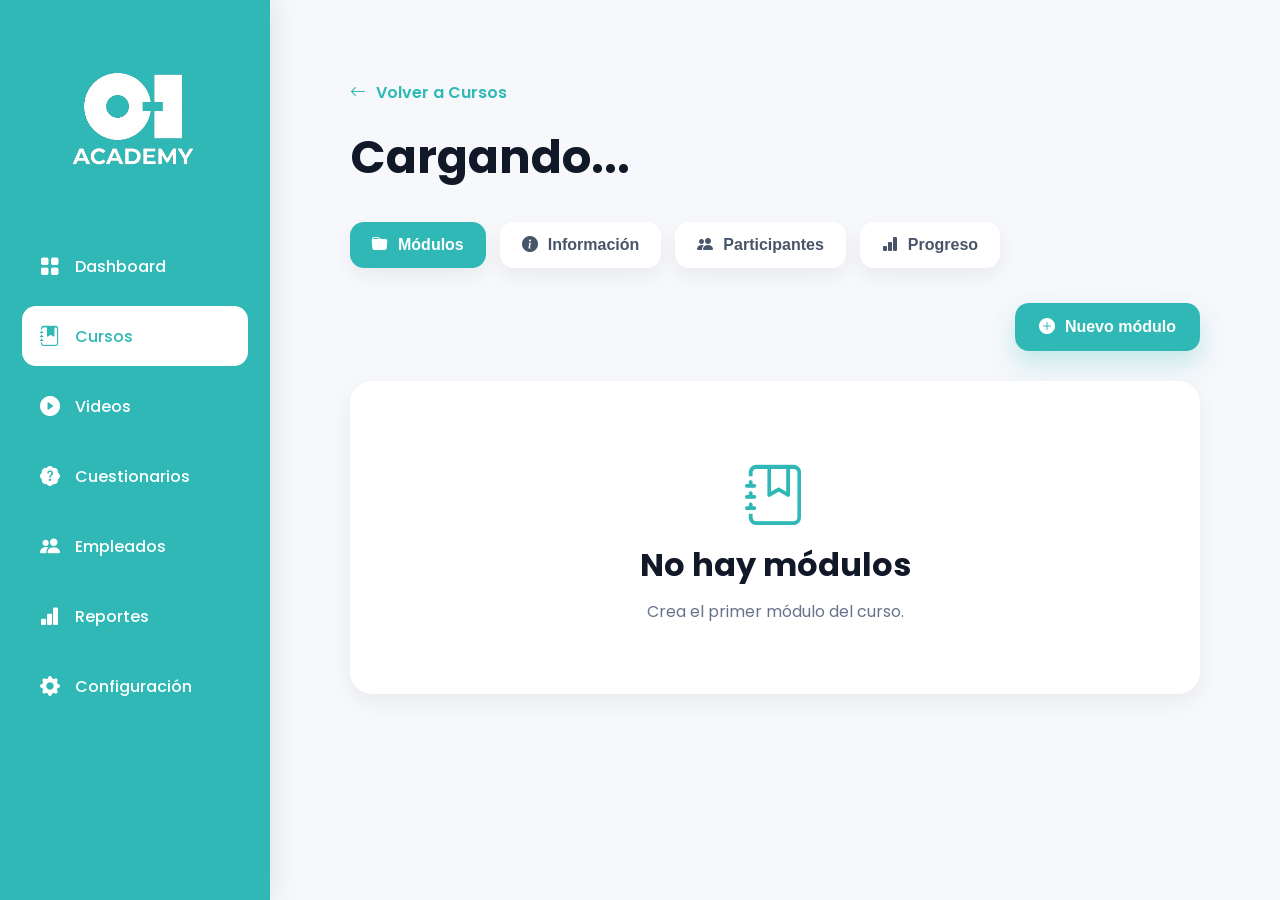
==== course-editor.html @ 1a635540 "Tercer avance" ====
<!DOCTYPE html>
<html lang="es">

<head>

    <meta charset="UTF-8">

    <meta name="viewport" content="width=device-width, initial-scale=1.0">

    <title>O-I Academy | Editor de Curso</title>

    <link rel="preconnect" href="https://fonts.googleapis.com">

    <link rel="preconnect" href="https://fonts.gstatic.com" crossorigin>

    <link href="https://fonts.googleapis.com/css2?family=Poppins:wght@300;400;500;600;700&display=swap" rel="stylesheet">

    <link rel="stylesheet" href="https://cdn.jsdelivr.net/npm/bootstrap-icons@1.13.1/font/bootstrap-icons.min.css">

    <link rel="stylesheet" href="css/style.css">
    <link rel="stylesheet" href="css/admin.css">
    <link rel="stylesheet" href="css/course-editor.css">

</head>

<body>

<div class="admin">

    <aside class="sidebar">

        <div>

            <div class="logo">

                <img src="assets/OI_Academy_transparente.png">

            </div>

            <nav>

                <a href="admin.html" data-page="dashboard">

                    <i class="bi bi-grid-fill"></i>

                    <span>Dashboard</span>

                </a>

                <a href="admin.html" class="active" data-page="courses">

                    <i class="bi bi-journal-bookmark-fill"></i>

                    <span>Cursos</span>

                </a>

                <a href="admin.html" data-page="videos">

                    <i class="bi bi-play-circle-fill"></i>

                    <span>Videos</span>

                </a>

                <a href="admin.html" data-page="quizzes">

                    <i class="bi bi-patch-question-fill"></i>

                    <span>Cuestionarios</span>

                </a>

                <a href="admin.html" data-page="employees">

                    <i class="bi bi-people-fill"></i>

                    <span>Empleados</span>

                </a>

                <a href="admin.html" data-page="reports">

                    <i class="bi bi-bar-chart-fill"></i>

                    <span>Reportes</span>

                </a>

                <a href="admin.html" data-page="settings">

                    <i class="bi bi-gear-fill"></i>

                    <span>Configuración</span>

                </a>

            </nav>

        </div>

    </aside>

    <main class="content">

        <div class="editor-container">

            <header class="editor-header">

                <a href="admin.html" class="back-button">

                    <i class="bi bi-arrow-left"></i>

                    Volver a Cursos

                </a>

                <h1 id="courseTitle">Cargando...</h1>

                <p id="courseSubtitle"></p>

            </header>

            <nav class="editor-tabs">

                <button class="tab active">

                    <i class="bi bi-folder-fill"></i>

                    Módulos

                </button>

                <button class="tab">

                    <i class="bi bi-info-circle-fill"></i>

                    Información

                </button>

                <button class="tab">

                    <i class="bi bi-people-fill"></i>

                    Participantes

                </button>

                <button class="tab">

                    <i class="bi bi-bar-chart-fill"></i>

                    Progreso

                </button>

            </nav>

            <div class="toolbar">

                <button id="newModule" class="btn-primary">

                    <i class="bi bi-plus-circle-fill"></i>

                    Nuevo módulo

                </button>

            </div>

            <div id="modulesContainer">

            </div>

        </div>

    </main>

</div>
<!-- Modal Nuevo Módulo -->
<div id="moduleModal" class="modal">

    <div class="modal-content">

        <div class="modal-header">

            <h2>Nuevo módulo</h2>

            <button id="closeModuleModal">

                <i class="bi bi-x-lg"></i>

            </button>

        </div>

        <div class="modal-body">

            <div class="form-group">

                <label>Nombre del módulo</label>

                <input
                    id="moduleName"
                    type="text"
                    placeholder="Ej. Uso de Extintores">

            </div>

            <div class="form-buttons">

                <button class="btn-cancel">

                    Cancelar

                </button>

                <button id="saveModule" class="btn-save">

                    <i class="bi bi-plus-circle-fill"></i>

                    Guardar módulo

                </button>

            </div>

        </div>

    </div>

</div>

<!-- Modal Agregar Contenido -->
<div id="contentModal" class="modal">

    <div class="modal-content">

        <div class="modal-header">

            <h2 id="contentModalTitle">

                Agregar contenido

            </h2>

            <button id="closeContentModal">

                <i class="bi bi-x-lg"></i>

            </button>

        </div>

        <div class="modal-body">

            <div class="form-group">

                <label>Nombre</label>

                <input
                    id="contentName"
                    type="text"
                    placeholder="Escribe el nombre">

            </div>

            <div class="form-group">

                <label id="secondFieldLabel">
            
                    URL
            
                </label>
            
                <input
                    id="contentValue"
                    type="text"
                    placeholder="">
            
            </div>
            
            <div class="form-group" id="durationGroup">
            
                <label>Duración</label>
            
                <input
                    id="contentDuration"
                    type="text"
                    placeholder="Ej. 12:35">
            
            </div>
            
            <div class="form-group" id="descriptionGroup">
            
                <label>Descripción</label>
            
                <textarea
                    id="contentDescription"
                    rows="4"
                    placeholder="Escribe una descripción..."></textarea>
            
            </div>

            <div class="form-buttons">

                <button
                    id="cancelContent"
                    class="btn-cancel">

                    Cancelar

                </button>

                <button
                    id="saveContent"
                    class="btn-save">

                    Guardar

                </button>

            </div>

        </div>

    </div>

</div>

<script src="js/course-editor.js"></script>

</body>

</html>
---- css/style.css ----
/*=========================
        VARIABLES
==========================*/

:root{

    --primary:#2FB8B5;

    --primary-dark:#249C99;

    --background:#F8FAFC;

    --white:#FFFFFF;

    --text:#1F2937;

    --gray:#64748B;

    --border:#E5E7EB;

    --success:#22C55E;

    --danger:#EF4444;

    --radius:18px;

    --shadow:0 10px 30px rgba(0,0,0,.08);

    --transition:.30s;

}

/*=========================
        RESET
==========================*/

*{

    margin:0;

    padding:0;

    box-sizing:border-box;

}

html{

    scroll-behavior:smooth;

}

body{

    font-family:'Poppins',sans-serif;

    background:var(--background);

    color:var(--text);

}
---- css/admin.css ----
/*==================================================
                RESET
==================================================*/

*{
    margin:0;
    padding:0;
    box-sizing:border-box;
}

body{

    font-family:'Poppins',sans-serif;
    background:#F6F8FB;
    color:#111827;

}

/*==================================================
                LAYOUT
==================================================*/

.admin{

    display:flex;

    min-height:100vh;

}

/*==================================================
                SIDEBAR
==================================================*/

.sidebar{

    width:270px;

    background:#2FB8B5;

    color:#FFFFFF;

    display:flex;

    flex-direction:column;

    justify-content:space-between;

    padding:30px 22px;

    box-shadow:6px 0 25px rgba(0,0,0,.08);

}

.logo{

    text-align:center;

    margin-bottom:40px;

}

.logo img{

    width:170px;

}

.sidebar nav{

    display:flex;

    flex-direction:column;

    gap:10px;

}

.sidebar nav a{

    display:flex;

    align-items:center;

    gap:15px;

    padding:15px 18px;

    border-radius:14px;

    text-decoration:none;

    color:#FFFFFF;

    cursor:pointer;

    transition:.25s;

    font-weight:500;

}

.sidebar nav a i{

    font-size:20px;

}

.sidebar nav a:hover{

    background:rgba(255,255,255,.15);

}

.sidebar nav a.active{

    background:#FFFFFF;

    color:#2FB8B5;

}
.sidebar nav a.active i{

    color:#2FB8B5;

}

/*==================================================
                CONTENT
==================================================*/

.content{

    flex:1;

    padding:40px;

}
/*==================================================
                DASHBOARD
==================================================*/

.page-title{

    margin-bottom:35px;

}

.page-title h1{

    font-size:38px;

    color:#111827;

    margin-bottom:8px;

}

.page-title p{

    color:#6B7280;

    font-size:16px;

}

/*==================================================
                KPIs
==================================================*/

.kpis{

    display:grid;

    grid-template-columns:repeat(4,1fr);

    gap:20px;

    margin-bottom:35px;

}

.kpi{

    background:#FFFFFF;

    border:1px solid #E5E7EB;

    border-radius:18px;

    padding:25px;

    box-shadow:0 8px 20px rgba(15,23,42,.05);

}

.kpi h2{

    color:#2FB8B5;

    font-size:36px;

    margin-bottom:8px;

}

.kpi span{

    color:#6B7280;

}

/*==================================================
            ACCIONES RÁPIDAS
==================================================*/

.quick-actions{

    display:grid;

    grid-template-columns:repeat(4,1fr);

    gap:20px;

    margin-bottom:40px;

}

.quick-actions button{

    border:none;

    background:#2FB8B5;

    color:white;

    padding:18px;

    border-radius:14px;

    cursor:pointer;

    font-size:15px;

    font-weight:600;

    transition:.3s;

}

.quick-actions button:hover{

    background:#249A97;

}

/*==================================================
                PANEL
==================================================*/

.panel{

    background:white;

    border:1px solid #E5E7EB;

    border-radius:20px;

    padding:30px;

    box-shadow:0 8px 20px rgba(15,23,42,.05);

}

.panel table{

    width:100%;

    border-collapse:collapse;

    margin-top:20px;

}

.panel th{

    text-align:left;

    padding-bottom:15px;

    color:#6B7280;

}

.panel td{

    padding:18px 0;

    border-top:1px solid #EEF2F7;

}

/*==================================================
                RESPONSIVE
==================================================*/

@media(max-width:1100px){

    .kpis{

        grid-template-columns:repeat(2,1fr);

    }

    .quick-actions{

        grid-template-columns:repeat(2,1fr);

    }

}

@media(max-width:700px){

    .kpis{

        grid-template-columns:1fr;

    }

    .quick-actions{

        grid-template-columns:1fr;

    }

}
/*==================================================
                CURSOS
==================================================*/

.toolbar{

    display:flex;

    justify-content:space-between;

    align-items:center;

    margin-bottom:25px;

    gap:20px;

}

.toolbar input{

    width:320px;

    padding:12px 15px;

    border:1px solid #D1D5DB;

    border-radius:10px;

    outline:none;

}

.btn-primary{

    background:#2FB8B5;

    color:white;

    border:none;

    padding:12px 20px;

    border-radius:10px;

    cursor:pointer;

    font-weight:600;

}

.btn-primary:hover{

    background:#249A97;

}

.courses-table{

    width:100%;

    border-collapse:collapse;

}

.courses-table th{

    text-align:left;

    padding:15px;

    background:#F8FAFC;

}

.courses-table td{

    padding:18px 15px;

    border-top:1px solid #E5E7EB;

}

.courses-table td button{

    border:none;

    padding:8px 14px;

    border-radius:8px;

    cursor:pointer;

    margin-right:8px;

    background:#EEF2F7;

}

.courses-table td button:hover{

    background:#DDE5ED;

}

/* Botones editar y eliminar*/

.action-btn{

    border:none;

    border-radius:10px;

    padding:10px 16px;

    font-weight:600;

    cursor:pointer;

    display:inline-flex;

    align-items:center;

    gap:8px;

    transition:.25s;

}

.edit{

    background:#DBEAFE;

    color:#2563EB;

}

.edit:hover{

    background:#2563EB;

    color:white;

}

.delete{

    background:#FEE2E2;

    color:#DC2626;

}

.delete:hover{

    background:#DC2626;

    color:white;

}
/*==================================================
                BADGE ESTADO
==================================================*/

.badge-active{

    display:inline-block;

    background:#DCFCE7;

    color:#15803D;

    padding:6px 14px;

    border-radius:20px;

    font-size:13px;

    font-weight:600;

}

/*==================================================
            BOTONES DE ACCIÓN
==================================================*/

.action-btn{

    display:inline-flex;

    align-items:center;

    gap:8px;

    border:none;

    border-radius:10px;

    padding:10px 14px;

    font-size:14px;

    font-weight:600;

    cursor:pointer;

    transition:.25s;

    margin-right:8px;

}

.action-btn i{

    font-size:14px;

}

.edit{

    background:#DBEAFE;

    color:#2563EB;

}

.edit:hover{

    background:#2563EB;

    color:#FFFFFF;

    transform:translateY(-2px);

    box-shadow:0 8px 20px rgba(37,99,235,.25);

}

.delete{

    background:#FEE2E2;

    color:#DC2626;

}

.delete:hover{

    background:#DC2626;

    color:#FFFFFF;

    transform:translateY(-2px);

    box-shadow:0 8px 20px rgba(220,38,38,.25);

}
/*==================================================
                MODAL
==================================================*/

.modal{

    position:fixed;

    top:0;

    left:0;

    width:100%;

    height:100%;

    background:rgba(15,23,42,.45);

    display:none;

    justify-content:center;

    align-items:center;

    z-index:9999;

}

.modal.active{

    display:flex;

}

.modal-content{

    width:700px;

    background:#FFFFFF;

    border-radius:20px;

    box-shadow:0 25px 60px rgba(0,0,0,.20);

    overflow:hidden;

    animation:modal .25s ease;

}

@keyframes modal{

    from{

        opacity:0;

        transform:translateY(-25px);

    }

    to{

        opacity:1;

        transform:translateY(0);

    }

}

.modal-header{

    display:flex;

    justify-content:space-between;

    align-items:center;

    padding:25px 30px;

    border-bottom:1px solid #E5E7EB;

}

.modal-header h2{

    font-size:28px;

    color:#111827;

}

.modal-header button{

    border:none;

    background:none;

    cursor:pointer;

    font-size:22px;

}
/*==================================================
                FORMULARIO
==================================================*/

.modal-body{

    padding:30px;

}

.form-group{

    display:flex;

    flex-direction:column;

    margin-bottom:22px;

}

.form-group label{

    margin-bottom:8px;

    font-size:14px;

    font-weight:600;

    color:#374151;

}

.form-group input,
.form-group select,
.form-group textarea{

    width:100%;

    padding:14px 16px;

    border:1px solid #D1D5DB;

    border-radius:12px;

    font-size:15px;

    font-family:'Poppins',sans-serif;

    outline:none;

    transition:.25s;

    background:#FFFFFF;

}

.form-group input:focus,
.form-group select:focus,
.form-group textarea:focus{

    border-color:#2FB8B5;

    box-shadow:0 0 0 4px rgba(47,184,181,.15);

}

.form-group textarea{

    resize:vertical;

    min-height:120px;

}

.form-buttons{

    display:flex;

    justify-content:flex-end;

    align-items:center;

    gap:14px;

    margin-top:35px;

}

.btn-cancel{

    min-width:140px;

    height:46px;

    border:1px solid #D1D5DB;

    background:#FFFFFF;

    color:#475569;

    border-radius:12px;

    cursor:pointer;

    font-size:15px;

    font-weight:600;

    transition:.25s;

}

.btn-cancel:hover{

    background:#F8FAFC;

    border-color:#94A3B8;

}

.btn-save{

    min-width:170px;

    height:46px;

    border:none;

    background:linear-gradient(135deg,#2FB8B5,#249A97);

    color:white;

    border-radius:12px;

    cursor:pointer;

    font-size:15px;

    font-weight:600;

    transition:.25s;

    box-shadow:0 10px 20px rgba(47,184,181,.25);

}

.btn-save:hover{

    transform:translateY(-2px);

    box-shadow:0 18px 35px rgba(47,184,181,.35);

}

.btn-save:active{

    transform:scale(.98);

}

@media(max-width:768px){

    .modal-content{

        width:95%;

    }

    .form-buttons{

        flex-direction:column;

    }

    .btn-cancel,
    .btn-save{

        width:100%;

    }

}
.actions{

    display:flex;

    justify-content:center;

    align-items:center;

    gap:10px;

}

.icon-btn{

    width:38px;

    height:38px;

    border:none;

    border-radius:10px;

    background:#F8FAFC;

    color:#475569;

    cursor:pointer;

    display:flex;

    justify-content:center;

    align-items:center;

    transition:.25s;

}

.icon-btn i{

    font-size:16px;

}

.icon-btn:hover{

    transform:translateY(-2px);

}
.icon-btn{

    position:relative;

    overflow:hidden;

}

.icon-btn::after{

    content:"";

    position:absolute;

    inset:0;

    background:rgba(255,255,255,.25);

    transform:scale(0);

    border-radius:inherit;

    transition:.25s;

}

.icon-btn:hover::after{

    transform:scale(1);

}
.icon-btn.edit:hover{

    background:#DBEAFE;

    color:#2563EB;

}

.icon-btn.delete:hover{

    background:#FEE2E2;

    color:#DC2626;

}

.icon-btn.more:hover{

    background:#E5E7EB;

    color:#111827;

}
.badge-active{

    display:inline-flex;

    align-items:center;

    gap:8px;

    padding:7px 14px;

    border-radius:999px;

    background:#DCFCE7;

    color:#166534;

    font-size:13px;

    font-weight:600;

}

.status-dot{

    width:8px;

    height:8px;

    border-radius:50%;

    background:#22C55E;

}
---- css/course-editor.css ----
.editor-container{
    width:100%;
    max-width:1400px;
    margin:auto;
    padding:40px;
}

.editor-header{
    margin-bottom:30px;
}

.back-button{
    display:inline-flex;
    align-items:center;
    gap:10px;
    color:#2FB8B5;
    text-decoration:none;
    font-weight:600;
    margin-bottom:18px;
}

.back-button:hover{
    opacity:.8;
}

.editor-header h1{
    font-size:46px;
    font-weight:700;
    margin-bottom:8px;
}

.editor-header p{
    color:#64748B;
    font-size:18px;
}

.editor-tabs{
    display:flex;
    gap:14px;
    margin-top:30px;
    margin-bottom:35px;
}

.tab{

    display:flex;
    align-items:center;
    gap:10px;

    border:none;
    background:white;

    padding:14px 22px;

    border-radius:14px;

    cursor:pointer;

    font-size:16px;

    font-weight:600;

    color:#475569;

    box-shadow:0 8px 20px rgba(15,23,42,.06);

    transition:.25s;

}

.tab.active{

    background:#2FB8B5;

    color:white;

}

.toolbar{

    display:flex;

    justify-content:flex-end;

    margin-bottom:30px;

}

.btn-primary{

    display:flex;

    align-items:center;

    gap:10px;

    border:none;

    background:#2FB8B5;

    color:white;

    padding:15px 24px;

    border-radius:14px;

    cursor:pointer;

    font-size:16px;

    font-weight:600;

    transition:.25s;

    box-shadow:0 12px 25px rgba(47,184,181,.25);

}

.btn-primary:hover{

    transform:translateY(-2px);

}

#modulesContainer{

    display:flex;

    flex-direction:column;

    gap:18px;

}

.module-card{

    background:white;

    padding:26px 40px;

    border-radius:22px;

    box-shadow:0 8px 22px rgba(15,23,42,.06);

}

.module-card h3{

    font-size:32px;

    margin-bottom:10px;

}

.module-card p{

    color:#64748B;

    font-size:18px;

}

.actions{

    display:flex;

    gap:12px;

}

.icon-btn{

    width:48px;

    height:48px;

    border:none;

    border-radius:14px;

    background:#F8FAFC;

    cursor:pointer;

    font-size:18px;

    transition:.25s;

}

.icon-btn.edit:hover{

    background:#DBEAFE;

    color:#2563EB;

}

.icon-btn.delete:hover{

    background:#FEE2E2;

    color:#DC2626;

}

/* =======================
   MODAL
======================= */

.modal{

    position:fixed;

    inset:0;

    background:rgba(15,23,42,.45);

    display:none;

    align-items:center;

    justify-content:center;

    z-index:999;

}

.modal.active{

    display:flex;

}

.modal-content{

    width:700px;

    background:white;

    border-radius:24px;

    overflow:hidden;

    box-shadow:0 30px 60px rgba(0,0,0,.18);

}

.modal-header{

    display:flex;

    justify-content:space-between;

    align-items:center;

    padding:28px 35px;

    border-bottom:1px solid #E2E8F0;

}

.modal-header h2{

    font-size:34px;

}

.modal-header button{

    border:none;

    background:none;

    cursor:pointer;

    font-size:24px;

}

.modal-body{

    padding:35px;

}

.form-group{

    margin-bottom:22px;

}

.form-group label{

    display:block;

    margin-bottom:10px;

    font-weight:600;

}

.form-group input{

    width:100%;

    padding:15px 18px;

    border:1px solid #CBD5E1;

    border-radius:14px;

    font-size:16px;

    outline:none;

}

.form-group input:focus{

    border-color:#2FB8B5;

}

.form-buttons{

    display:flex;

    justify-content:flex-end;

    gap:14px;

    margin-top:35px;

}

.btn-cancel{

    border:1px solid #CBD5E1;

    background:white;

    padding:14px 24px;

    border-radius:14px;

    cursor:pointer;

    font-weight:600;

}

.btn-save{

    border:none;

    background:#2FB8B5;

    color:white;

    padding:14px 24px;

    border-radius:14px;

    cursor:pointer;

    font-weight:600;

}
/* ===========================
   ACORDEÓN DE MÓDULOS
=========================== */

.module-header{

    display:flex;

    justify-content:space-between;

    align-items:flex-start;

    width:100%;

    padding-right:12px;

    cursor:pointer;

}

.module-header h3{

    display:flex;

    align-items:center;

    gap:12px;

}

.module-header:hover h3{

    color:#2FB8B5;

}

.module-header i.bi-chevron-right,
.module-header i.bi-chevron-down{

    font-size:18px;

    transition:.3s;

}

.module-content{

    margin-top:25px;

    padding-top:25px;

    border-top:1px solid #E2E8F0;

}

.module-content h4{

    font-size:17px;

    margin-bottom:12px;

    color:#0F172A;

}

.module-content ul{

    list-style:none;

    margin-bottom:22px;

    padding-left:0;

}

.module-content li{

    display:flex;

    align-items:center;

    gap:10px;

    padding:12px 16px;

    margin-bottom:10px;

    background:#F8FAFC;

    border-radius:12px;

    transition:.25s;

}

.module-content li:hover{

    background:#EEF6FF;

}

.module-content li::before{

    content:"•";

    color:#2FB8B5;

    font-size:22px;

}
.content-btn{

    display:inline-flex;

    align-items:center;

    gap:8px;

    border:none;

    background:#2FB8B5;

    color:white;

    padding:10px 16px;

    border-radius:10px;

    cursor:pointer;

    margin-bottom:15px;

    font-size:14px;

    font-weight:600;

    transition:.25s;

}

.content-btn:hover{

    background:#27A5A2;

    transform:translateY(-2px);

}
/* ===========================
   CONTENIDO DEL MÓDULO
=========================== */

.content-section{

    margin-bottom:30px;

}

.content-section:last-child{

    margin-bottom:0;

}

.content-header{

    display:flex;

    justify-content:space-between;

    align-items:center;

    margin-bottom:15px;

}

.content-header h4{

    font-size:20px;

    font-weight:600;

    color:#0F172A;

}

.content-btn{

    display:flex;

    align-items:center;

    gap:8px;

    padding:10px 18px;

    border:none;

    border-radius:10px;

    background:#2FB8B5;

    color:white;

    cursor:pointer;

    font-size:14px;

    font-weight:600;

    transition:.25s;

}

.content-btn:hover{

    background:#27A5A2;

    transform:translateY(-2px);

}

.module-content ul{

    list-style:none;

    padding:0;

    margin:0;

}

.module-content li{

    display:flex;

    align-items:center;

    padding:14px 18px;

    margin-bottom:10px;

    background:#F8FAFC;

    border:1px solid #E2E8F0;

    border-radius:12px;

    color:#475569;

    font-size:15px;

    transition:.25s;

}

.module-content li:hover{

    background:#F1F5F9;

    border-color:#CBD5E1;

}

.module-content li::before{

    content:"";

    width:8px;

    height:8px;

    border-radius:50%;

    background:#2FB8B5;

    margin-right:12px;

    flex-shrink:0;

}
/*=========================================
=            NUEVO DISEÑO MÓDULOS          =
=========================================*/

.module-title span{

    display:block;

    margin-top:8px;

    color:#64748B;

    font-size:15px;

    font-weight:500;

}

.module-grid{

    display:grid;

    grid-template-columns:repeat(3,1fr);

    gap:25px;

    margin-top:30px;

    padding-top:30px;

    border-top:1px solid #E2E8F0;

}

.content-card{

    background:#F8FAFC;

    border:1px solid #E2E8F0;

    border-radius:18px;

    padding:20px;

    transition:.25s;

}

.content-card:hover{

    border-color:#2FB8B5;

    box-shadow:0 10px 20px rgba(47,184,181,.08);

}

.card-header{

    display:flex;

    justify-content:space-between;

    align-items:center;

    padding-bottom:15px;

    border-bottom:1px solid #E2E8F0;

    margin-bottom:20px;

}

.card-header h4{

    font-size:18px;

    font-weight:600;

    color:#0F172A;

}

.card-body{

    display:flex;

    flex-direction:column;

    gap:12px;

    min-height:120px;

}

.content-item{

    display:flex;

    align-items:center;

    gap:10px;

    padding:12px 14px;

    background:white;

    border:1px solid #E2E8F0;

    border-radius:12px;

    transition:.25s;

}

.content-item:hover{

    border-color:#2FB8B5;

}

.content-item i{

    color:#2FB8B5;

    font-size:18px;

}

.empty-text{

    color:#94A3B8;

    font-size:15px;

    margin:auto 0;

}

.content-btn{

    width:42px;

    height:42px;

    display:flex;

    align-items:center;

    justify-content:center;

    border:none;

    border-radius:12px;

    background:#2FB8B5;

    color:white;

    cursor:pointer;

    margin-top:-6px;

    transition:.25s;

}

.content-btn:hover{

    transform:scale(1.08);

    background:#25A7A4;

}

.empty-state{

    background:white;

    border-radius:22px;

    padding:70px;

    text-align:center;

    box-shadow:0 8px 22px rgba(15,23,42,.06);

}

.empty-state i{

    font-size:60px;

    color:#2FB8B5;

    margin-bottom:20px;

}

.empty-state h3{

    font-size:32px;

    margin-bottom:10px;

}

.empty-state p{

    color:#64748B;

}

@media(max-width:1100px){

    .module-grid{

        grid-template-columns:1fr;

    }

}
.card-counter{

    font-size:48px;

    font-weight:700;

    color:#2FB8B5;

    text-align:center;

    margin:20px 0;

}

.card-list{

    flex:1;

    display:flex;

    flex-direction:column;

    gap:10px;

}

.card-action{

    width:100%;

    margin-top:20px;

    padding:12px;

    border:none;

    border-radius:12px;

    background:#2FB8B5;

    color:white;

    font-weight:600;

    cursor:pointer;

    transition:.25s;

}

.card-action:hover{

    background:#25A7A4;

}
.form-group textarea{

    width:100%;

    padding:15px 18px;

    border:1px solid #CBD5E1;

    border-radius:14px;

    resize:vertical;

    font-size:16px;

    font-family:inherit;

    outline:none;

}

.form-group textarea:focus{

    border-color:#2FB8B5;

}
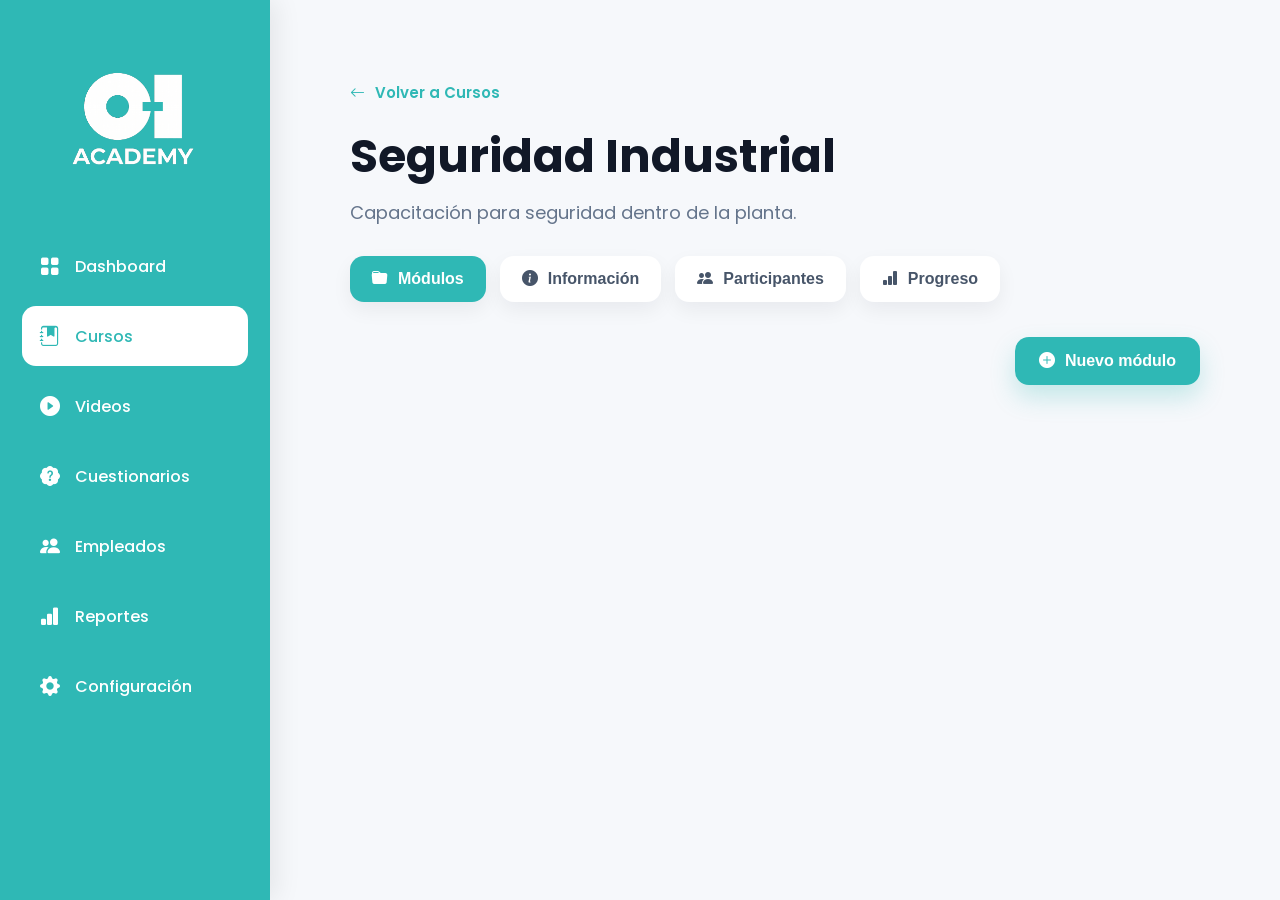
==== commit c85d3a02: "Avance" ====
--- a/course-editor.html
+++ b/course-editor.html
@@ -266,29 +266,18 @@
 
             </div>
 
-            <div class="form-group">
+            <div class="form-group" id="valueGroup">
 
                 <label id="secondFieldLabel">
             
-                    URL
+                    Archivo
             
                 </label>
             
                 <input
-                    id="contentValue"
-                    type="text"
-                    placeholder="">
-            
-            </div>
-            
-            <div class="form-group" id="durationGroup">
-            
-                <label>Duración</label>
-            
-                <input
-                    id="contentDuration"
-                    type="text"
-                    placeholder="Ej. 12:35">
+    id="contentValue"
+    type="text"
+    placeholder="">
             
             </div>
             
@@ -328,9 +317,98 @@
     </div>
 
 </div>
-
+<div id="questionModal" class="modal">
+
+    <div class="modal-content">
+
+        <div class="modal-header">
+
+            <h2>Administrar preguntas</h2>
+
+            <button id="closeQuestionModal">
+
+                <i class="bi bi-x-lg"></i>
+
+            </button>
+
+        </div>
+
+        <div class="modal-body">
+
+            <div class="question-layout">
+        
+                <aside class="question-sidebar">
+
+                    <h3>Preguntas</h3>
+                
+                    <button
+                        id="newQuestion"
+                        class="btn-save">
+                
+                        <i class="bi bi-plus-circle-fill"></i>
+                
+                        Nueva pregunta
+                
+                    </button>
+                
+                    <div id="questionsList"></div>
+                
+                </aside>
+        
+                <section class="question-editor">
+        
+                    <div class="form-group">
+        
+                        <label>Tipo de pregunta</label>
+        
+                        <select id="questionType">
+        
+                            <option value="multiple">Opción múltiple</option>
+                            <option value="boolean">Verdadero / Falso</option>
+                            <option value="text">Respuesta abierta</option>
+                            <option value="checkbox">Selección múltiple</option>
+                            <option value="order">Ordenar pasos</option>
+                            <option value="match">Relacionar columnas</option>
+                            <option value="complete">Completar espacios</option>
+        
+                        </select>
+        
+                    </div>
+        
+                    <div id="questionEditor">
+        
+                    </div>
+        
+                </section>
+        
+            </div>
+        
+        </div>
+
+        <div class="form-buttons">
+
+            <button
+                id="cancelQuestion"
+                class="btn-cancel">
+
+                Cancelar
+
+            </button>
+
+            <button
+                id="saveQuestion"
+                class="btn-save">
+
+                Guardar pregunta
+
+            </button>
+
+        </div>
+
+    </div>
+
+</div>
 <script src="js/course-editor.js"></script>
-
 </body>
 
 </html>
--- a/css/style.css
+++ b/css/style.css
@@ -58,4 +58,186 @@
 
     color:var(--text);
 
+}
+.student-course-page {
+    max-width: 1100px;
+    margin: 0 auto;
+    padding: 40px 30px 70px;
+}
+
+.student-course-header {
+    margin-bottom: 40px;
+}
+
+.back-button {
+    border: none;
+    background: transparent;
+    color: #64748B;
+    font-size: 15px;
+    font-weight: 600;
+    cursor: pointer;
+    margin-bottom: 30px;
+}
+
+.back-button:hover {
+    color: #2FB8B5;
+}
+
+.course-label {
+    color: #2FB8B5;
+    font-size: 13px;
+    font-weight: 700;
+    text-transform: uppercase;
+    letter-spacing: 1px;
+}
+
+.course-heading h1 {
+    margin: 8px 0;
+    color: #0F172A;
+    font-size: 36px;
+}
+
+.course-heading p {
+    color: #64748B;
+    font-size: 16px;
+}
+
+.student-modules {
+    display: flex;
+    flex-direction: column;
+    gap: 25px;
+}
+
+.student-module {
+    background: white;
+    border: 1px solid #E5E7EB;
+    border-radius: 18px;
+    overflow: hidden;
+}
+
+.student-module-header {
+    padding: 25px 28px;
+    border-bottom: 1px solid #E5E7EB;
+}
+
+.student-module-header span {
+    color: #2FB8B5;
+    font-size: 13px;
+    font-weight: 700;
+}
+
+.student-module-header h2 {
+    margin: 6px 0 0;
+    color: #0F172A;
+    font-size: 22px;
+}
+
+.student-content-list {
+    display: flex;
+    flex-direction: column;
+}
+
+.student-content-item {
+    display: flex;
+    align-items: center;
+    justify-content: space-between;
+    gap: 20px;
+    padding: 20px 28px;
+    border-bottom: 1px solid #EEF2F4;
+}
+
+.student-content-item:last-child {
+    border-bottom: none;
+}
+
+.student-content-item.completed {
+    background: #F7FCFC;
+}
+
+.content-info {
+    display: flex;
+    align-items: center;
+    gap: 15px;
+}
+
+.content-info > i {
+    color: #2FB8B5;
+    font-size: 24px;
+}
+
+.content-info h3 {
+    margin: 0;
+    color: #1E293B;
+    font-size: 16px;
+}
+
+.content-info span {
+    display: block;
+    margin-top: 4px;
+    color: #94A3B8;
+    font-size: 13px;
+}
+
+.open-video,
+.open-document,
+.open-quiz {
+    border: none;
+    border-radius: 9px;
+    padding: 10px 18px;
+    background: #2FB8B5;
+    color: white;
+    font-family: inherit;
+    font-weight: 600;
+    cursor: pointer;
+}
+
+.open-video:hover,
+.open-document:hover,
+.open-quiz:hover {
+    opacity: .9;
+}
+
+.empty-state {
+    padding: 60px 30px;
+    text-align: center;
+    background: white;
+    border-radius: 18px;
+    border: 1px solid #E5E7EB;
+}
+
+.empty-state i {
+    font-size: 40px;
+    color: #2FB8B5;
+}
+
+.empty-state h3 {
+    color: #0F172A;
+    margin: 15px 0 8px;
+}
+
+.empty-state p {
+    color: #64748B;
+}
+
+@media (max-width: 700px) {
+
+    .student-course-page {
+        padding: 25px 18px 50px;
+    }
+
+    .course-heading h1 {
+        font-size: 28px;
+    }
+
+    .student-content-item {
+        align-items: flex-start;
+        flex-direction: column;
+    }
+
+    .open-video,
+    .open-document,
+    .open-quiz {
+        width: 100%;
+    }
+
 }
--- a/css/course-editor.css
+++ b/css/course-editor.css
@@ -652,299 +652,855 @@
 =========================================*/
 
 .module-title span{
-
-    display:block;
-
+    display:inline-block;
     margin-top:8px;
-
     color:#64748B;
+    font-size:32px;
+    font-weight:600;
+}
+
+
+.module-grid{
+
+    display:grid;
+
+    grid-template-columns:repeat(3,1fr);
+
+    gap:25px;
+
+    margin-top:30px;
+
+    padding-top:30px;
+
+    border-top:1px solid #E2E8F0;
+
+}
+
+.content-card{
+
+    display:flex;
+
+    flex-direction:column;
+
+    background:#F8FAFC;
+
+    border:1px solid #E2E8F0;
+
+    border-radius:18px;
+
+    padding:20px;
+
+    min-height:340px;
+
+    height:auto;
+
+    transition:.25s;
+
+}
+
+.content-card:hover{
+
+    border-color:#2FB8B5;
+
+    box-shadow:0 10px 20px rgba(47,184,181,.08);
+
+}
+
+.card-header{
+
+    display:flex;
+
+    justify-content:space-between;
+
+    align-items:center;
+
+    padding-bottom:15px;
+
+    border-bottom:1px solid #E2E8F0;
+
+    margin-bottom:20px;
+
+}
+
+.card-header h4{
+
+    font-size:18px;
+
+    font-weight:600;
+
+    color:#0F172A;
+
+}
+
+.card-body{
+
+    display:flex;
+
+    flex-direction:column;
+
+    gap:12px;
+
+    min-height:120px;
+
+}
+
+.content-item{
+
+    display:flex;
+
+    align-items:center;
+
+    gap:10px;
+
+    padding:12px 14px;
+
+    background:white;
+
+    border:1px solid #E2E8F0;
+
+    border-radius:12px;
+
+    transition:.25s;
+
+}
+
+.content-item:hover{
+
+    border-color:#2FB8B5;
+
+}
+
+.content-item i{
+
+    color:#2FB8B5;
+
+    font-size:18px;
+
+}
+
+.empty-text{
+
+    color:#94A3B8;
 
     font-size:15px;
 
-    font-weight:500;
-
-}
-
-.module-grid{
+    margin:auto 0;
+
+}
+
+.content-btn{
+
+    width:42px;
+
+    height:42px;
+
+    display:flex;
+
+    align-items:center;
+
+    justify-content:center;
+
+    border:none;
+
+    border-radius:12px;
+
+    background:#2FB8B5;
+
+    color:white;
+
+    cursor:pointer;
+
+    margin-top:-6px;
+
+    transition:.25s;
+
+}
+
+.content-btn:hover{
+
+    transform:scale(1.08);
+
+    background:#25A7A4;
+
+}
+
+.empty-state{
+
+    background:white;
+
+    border-radius:22px;
+
+    padding:70px;
+
+    text-align:center;
+
+    box-shadow:0 8px 22px rgba(15,23,42,.06);
+
+}
+
+.empty-state i{
+
+    font-size:60px;
+
+    color:#2FB8B5;
+
+    margin-bottom:20px;
+
+}
+
+.empty-state h3{
+
+    font-size:32px;
+
+    margin-bottom:10px;
+
+}
+
+.empty-state p{
+
+    color:#64748B;
+
+}
+
+@media(max-width:1100px){
+
+    .module-grid{
+
+        grid-template-columns:1fr;
+
+    }
+
+}
+.card-counter{
+
+    font-size:48px;
+
+    font-weight:700;
+
+    color:#2FB8B5;
+
+    text-align:center;
+
+    margin:20px 0;
+
+}
+
+.card-list{
+
+    flex:1;
+
+    display:flex;
+
+    flex-direction:column;
+
+    justify-content:center;
+
+    gap:10px;
+
+}
+
+.card-action{
+
+    width:100%;
+
+    margin-top:20px;
+
+    padding:12px;
+
+    border:none;
+
+    border-radius:12px;
+
+    background:#2FB8B5;
+
+    color:white;
+
+    font-weight:600;
+
+    cursor:pointer;
+
+    transition:.25s;
+
+}
+
+.card-action:hover{
+
+    background:#25A7A4;
+
+}
+.form-group textarea{
+
+    width:100%;
+
+    padding:15px 18px;
+
+    border:1px solid #CBD5E1;
+
+    border-radius:14px;
+
+    resize:vertical;
+
+    font-size:16px;
+
+    font-family:inherit;
+
+    outline:none;
+
+}
+
+.form-group textarea:focus{
+
+    border-color:#2FB8B5;
+
+}
+#contentValue[type="file"]{
+
+    width:100%;
+
+    padding:12px;
+
+    border:2px dashed #CBD5E1;
+
+    border-radius:14px;
+
+    background:#F8FAFC;
+
+    cursor:pointer;
+
+    transition:.25s;
+
+}
+
+#contentValue[type="file"]:hover{
+
+    border-color:#2FB8B5;
+
+    background:#F0FDFA;
+
+}
+/*==============================
+    ITEMS DE CONTENIDO
+==============================*/
+
+.content-item{
+
+    display:flex;
+
+    justify-content:space-between;
+
+    align-items:flex-start;
+
+    gap:18px;
+
+    background:#FFFFFF;
+
+    border:1px solid #E2E8F0;
+
+    border-radius:16px;
+
+    padding:16px 18px;
+
+    margin-bottom:14px;
+
+    transition:.25s;
+
+}
+
+.content-item:hover{
+
+    border-color:#2FB8B5;
+
+    box-shadow:0 10px 22px rgba(47,184,181,.12);
+
+}
+
+.content-info{
+
+    flex:1;
+
+}
+
+.content-name{
+
+    display:flex;
+
+    align-items:center;
+
+    gap:10px;
+
+    font-size:16px;
+
+    font-weight:600;
+
+    color:#0F172A;
+
+    margin-bottom:8px;
+
+}
+
+.content-description{
+
+    font-size:14px;
+
+    color:#64748B;
+
+    margin-bottom:8px;
+
+    line-height:1.5;
+
+}
+
+.content-file{
+
+    font-size:13px;
+
+    color:#94A3B8;
+
+    word-break:break-word;
+
+}
+
+.content-actions{
+
+    display:flex;
+
+    gap:8px;
+
+}
+
+.mini-btn{
+
+    width:38px;
+
+    height:38px;
+
+    border:none;
+
+    border-radius:10px;
+
+    background:#F8FAFC;
+
+    cursor:pointer;
+
+    transition:.25s;
+
+}
+
+.mini-btn:hover{
+
+    background:#E2E8F0;
+
+}
+
+.mini-btn.delete:hover{
+
+    background:#FEE2E2;
+
+    color:#DC2626;
+
+}
+/*=========================
+  MODAL DE CUESTIONARIOS
+=========================*/
+
+#questionModal .modal-content{
+
+    width:1100px;
+    max-height:90vh;
+    display:flex;
+    flex-direction:column;
+
+}
+
+#questionModal .modal-body{
+
+    overflow-y:auto;
+
+}
+
+#questionModal .form-buttons{
+
+    display:flex;
+    justify-content:flex-end;
+    gap:14px;
+    padding:0 35px 35px;
+
+}
+
+#questionModal select{
+
+    width:100%;
+    padding:15px 18px;
+    border:1px solid #CBD5E1;
+    border-radius:14px;
+    font-size:16px;
+    outline:none;
+
+}
+
+#questionModal select:focus{
+
+    border-color:#2FB8B5;
+
+}
+/*=========================================
+        EDITOR DE CUESTIONARIOS
+=========================================*/
+
+.question-layout{
 
     display:grid;
 
-    grid-template-columns:repeat(3,1fr);
-
-    gap:25px;
-
-    margin-top:30px;
-
-    padding-top:30px;
+    grid-template-columns:280px 1fr;
+
+    gap:30px;
+
+    min-height:550px;
+
+}
+
+.question-sidebar{
+
+    border-right:1px solid #E2E8F0;
+
+    padding-right:25px;
+
+}
+
+.question-sidebar .btn-save{
+
+    width:100%;
+
+    margin-bottom:20px;
+
+}
+
+#questionsList{
+
+    display:flex;
+
+    flex-direction:column;
+
+    gap:12px;
+
+}
+
+.question-card{
+
+    padding:14px 16px;
+
+    border:1px solid #E2E8F0;
+
+    border-radius:12px;
+
+    cursor:pointer;
+
+    transition:.25s;
+
+    background:white;
+
+}
+
+.question-card:hover{
+
+    border-color:#2FB8B5;
+
+    background:#F0FDFA;
+
+}
+
+.question-card.active{
+
+    border-color:#2FB8B5;
+
+    background:#E6FFFB;
+
+}
+
+.question-editor{
+
+    display:flex;
+
+    flex-direction:column;
+
+    gap:18px;
+
+}
+#questionModal .form-buttons{
+
+    display:flex;
+
+    justify-content:flex-end;
+
+    gap:16px;
+
+    padding:25px 35px 35px;
 
     border-top:1px solid #E2E8F0;
 
 }
-
-.content-card{
-
-    background:#F8FAFC;
-
-    border:1px solid #E2E8F0;
-
-    border-radius:18px;
-
-    padding:20px;
-
-    transition:.25s;
-
-}
-
-.content-card:hover{
-
-    border-color:#2FB8B5;
-
-    box-shadow:0 10px 20px rgba(47,184,181,.08);
-
-}
-
-.card-header{
+.question-header{
 
     display:flex;
 
     justify-content:space-between;
 
+    align-items:flex-start;
+
+}
+
+.question-type{
+
+    margin-top:6px;
+
+    font-size:13px;
+
+    color:#64748B;
+
+}
+
+.delete-question{
+
+    border:none;
+
+    background:none;
+
+    cursor:pointer;
+
+    color:#94A3B8;
+
+    font-size:16px;
+
+}
+
+.delete-question:hover{
+
+    color:#EF4444;
+
+}
+/* =====================================
+   AJUSTES FINALES DE DISEÑO
+===================================== */
+
+.content-card .card-header {
+    display: flex;
+    align-items: center;
+    justify-content: space-between;
+}
+
+.content-card .card-header h4 {
+    display: flex;
+    align-items: center;
+    gap: 10px;
+    margin: 0;
+}
+
+.content-card .content-btn,
+.content-card .card-action {
+    width: 42px;
+    min-width: 42px;
+    height: 42px;
+    padding: 0;
+    margin: 0;
+    display: flex;
+    align-items: center;
+    justify-content: center;
+    flex-shrink: 0;
+}
+
+.content-card .content-btn i,
+.content-card .card-action i {
+    margin: 0;
+    font-size: 16px;
+}
+.module-title{
+    display:flex;
     align-items:center;
-
-    padding-bottom:15px;
-
-    border-bottom:1px solid #E2E8F0;
-
-    margin-bottom:20px;
-
-}
-
-.card-header h4{
-
-    font-size:18px;
-
-    font-weight:600;
-
-    color:#0F172A;
-
-}
-
-.card-body{
-
-    display:flex;
-
-    flex-direction:column;
-
     gap:12px;
-
-    min-height:120px;
-
-}
-
-.content-item{
-
-    display:flex;
-
-    align-items:center;
-
-    gap:10px;
-
-    padding:12px 14px;
-
-    background:white;
-
-    border:1px solid #E2E8F0;
-
-    border-radius:12px;
-
-    transition:.25s;
-
-}
-
-.content-item:hover{
-
-    border-color:#2FB8B5;
-
-}
-
-.content-item i{
-
-    color:#2FB8B5;
-
-    font-size:18px;
-
-}
-
-.empty-text{
-
-    color:#94A3B8;
-
-    font-size:15px;
-
-    margin:auto 0;
-
-}
-
-.content-btn{
-
-    width:42px;
-
-    height:42px;
-
-    display:flex;
-
-    align-items:center;
-
-    justify-content:center;
-
-    border:none;
-
-    border-radius:12px;
-
-    background:#2FB8B5;
-
-    color:white;
-
-    cursor:pointer;
-
-    margin-top:-6px;
-
-    transition:.25s;
-
-}
-
-.content-btn:hover{
-
-    transform:scale(1.08);
-
-    background:#25A7A4;
-
-}
-
-.empty-state{
-
-    background:white;
-
-    border-radius:22px;
-
-    padding:70px;
-
-    text-align:center;
-
-    box-shadow:0 8px 22px rgba(15,23,42,.06);
-
-}
-
-.empty-state i{
-
-    font-size:60px;
-
-    color:#2FB8B5;
-
-    margin-bottom:20px;
-
-}
-
-.empty-state h3{
-
-    font-size:32px;
-
-    margin-bottom:10px;
-
-}
-
-.empty-state p{
-
-    color:#64748B;
-
-}
-
-@media(max-width:1100px){
-
-    .module-grid{
-
-        grid-template-columns:1fr;
-
+}
+
+.module-title > i{
+    font-size:20px;
+    flex-shrink:0;
+}
+/* =====================================
+   DISEÑO DEL EDITOR DE PREGUNTAS
+===================================== */
+
+#questionModal .question-card {
+    background: #F8FAFC;
+    border: 1px solid #E2E8F0;
+    padding: 16px;
+}
+
+#questionModal .question-card.active {
+    background: #E6FFFB;
+    border-color: #2FB8B5;
+}
+
+#questionModal textarea,
+#questionModal input[type="text"],
+#questionModal select {
+    box-sizing: border-box;
+}
+
+#questionModal #questionEditor {
+    background: #F8FAFC;
+    border: 1px solid #E2E8F0;
+    border-radius: 18px;
+    padding: 25px;
+}
+
+#questionModal #questionEditor .form-group:last-child {
+    margin-bottom: 0;
+}
+
+#questionModal .question-sidebar h3 {
+    font-size: 22px;
+    margin-bottom: 18px;
+}
+
+#questionModal .question-sidebar {
+    min-width: 0;
+}
+
+#questionModal .question-editor {
+    min-width: 0;
+}
+
+#questionModal .delete-question {
+    width: 34px;
+    height: 34px;
+    border-radius: 9px;
+}
+
+#questionModal .delete-question:hover {
+    background: #FEE2E2;
+}
+
+#questionModal .form-buttons {
+    flex-shrink: 0;
+}
+/* =========================================
+   ORDENAR PASOS
+========================================= */
+
+.order-list {
+    display: flex;
+    flex-direction: column;
+    gap: 12px;
+}
+
+.order-list .answer-item {
+    display: flex;
+    align-items: center;
+    gap: 15px;
+}
+
+.order-list button {
+    width: 36px;
+    height: 36px;
+    border: 1px solid #D7E0E4;
+    border-radius: 8px;
+    background: white;
+    color: #344054;
+    cursor: pointer;
+    font-size: 18px;
+}
+
+.order-list button:hover {
+    border-color: #2CBEC2;
+    color: #218F93;
+}
+
+
+/* =========================================
+   RELACIONAR COLUMNAS
+========================================= */
+
+#answersContainer select {
+    min-width: 220px;
+    padding: 11px 14px;
+    border: 1px solid #D7E0E4;
+    border-radius: 10px;
+    background: white;
+    color: #344054;
+    font-family: 'Poppins', sans-serif;
+    font-size: 15px;
+    outline: none;
+}
+
+#answersContainer select:focus {
+    border-color: #2CBEC2;
+}
+
+
+/* =========================================
+   RESPUESTAS DE TEXTO
+========================================= */
+
+.quiz-text-answer {
+    width: 100%;
+    min-height: 52px;
+    padding: 14px 16px;
+    border: 1px solid #D7E0E4;
+    border-radius: 12px;
+    font-family: 'Poppins', sans-serif;
+    font-size: 16px;
+    outline: none;
+    resize: vertical;
+}
+
+.quiz-text-answer:focus {
+    border-color: #2CBEC2;
+    box-shadow: 0 0 0 3px rgba(44,190,194,.10);
+}
+
+
+/* =========================================
+   RESULTADO
+========================================= */
+
+.result-view {
+    max-width: 650px;
+    margin: 40px auto;
+    padding: 55px 45px;
+    background: white;
+    border-radius: 24px;
+    text-align: center;
+    box-shadow: 0 12px 35px rgba(15,23,42,.08);
+}
+
+.result-view h2 {
+    margin-bottom: 12px;
+    color: #0F172A;
+    font-size: 30px;
+}
+
+.result-message {
+    margin-bottom: 30px;
+    color: #64748B;
+    font-size: 16px;
+}
+
+
+/* =========================================
+   RESPONSIVE
+========================================= */
+
+@media(max-width:700px) {
+
+    .order-list .answer-item {
+        align-items: flex-start;
     }
 
-}
-.card-counter{
-
-    font-size:48px;
-
-    font-weight:700;
-
-    color:#2FB8B5;
-
-    text-align:center;
-
-    margin:20px 0;
-
-}
-
-.card-list{
-
-    flex:1;
-
-    display:flex;
-
-    flex-direction:column;
-
-    gap:10px;
-
-}
-
-.card-action{
-
-    width:100%;
-
-    margin-top:20px;
-
-    padding:12px;
-
-    border:none;
-
-    border-radius:12px;
-
-    background:#2FB8B5;
-
-    color:white;
-
-    font-weight:600;
-
-    cursor:pointer;
-
-    transition:.25s;
-
-}
-
-.card-action:hover{
-
-    background:#25A7A4;
-
-}
-.form-group textarea{
-
-    width:100%;
-
-    padding:15px 18px;
-
-    border:1px solid #CBD5E1;
-
-    border-radius:14px;
-
-    resize:vertical;
-
-    font-size:16px;
-
-    font-family:inherit;
-
-    outline:none;
-
-}
-
-.form-group textarea:focus{
-
-    border-color:#2FB8B5;
+    #answersContainer select {
+        min-width: 150px;
+        width: 100%;
+    }
+
+    .result-view {
+        padding: 40px 25px;
+    }
 
 }
